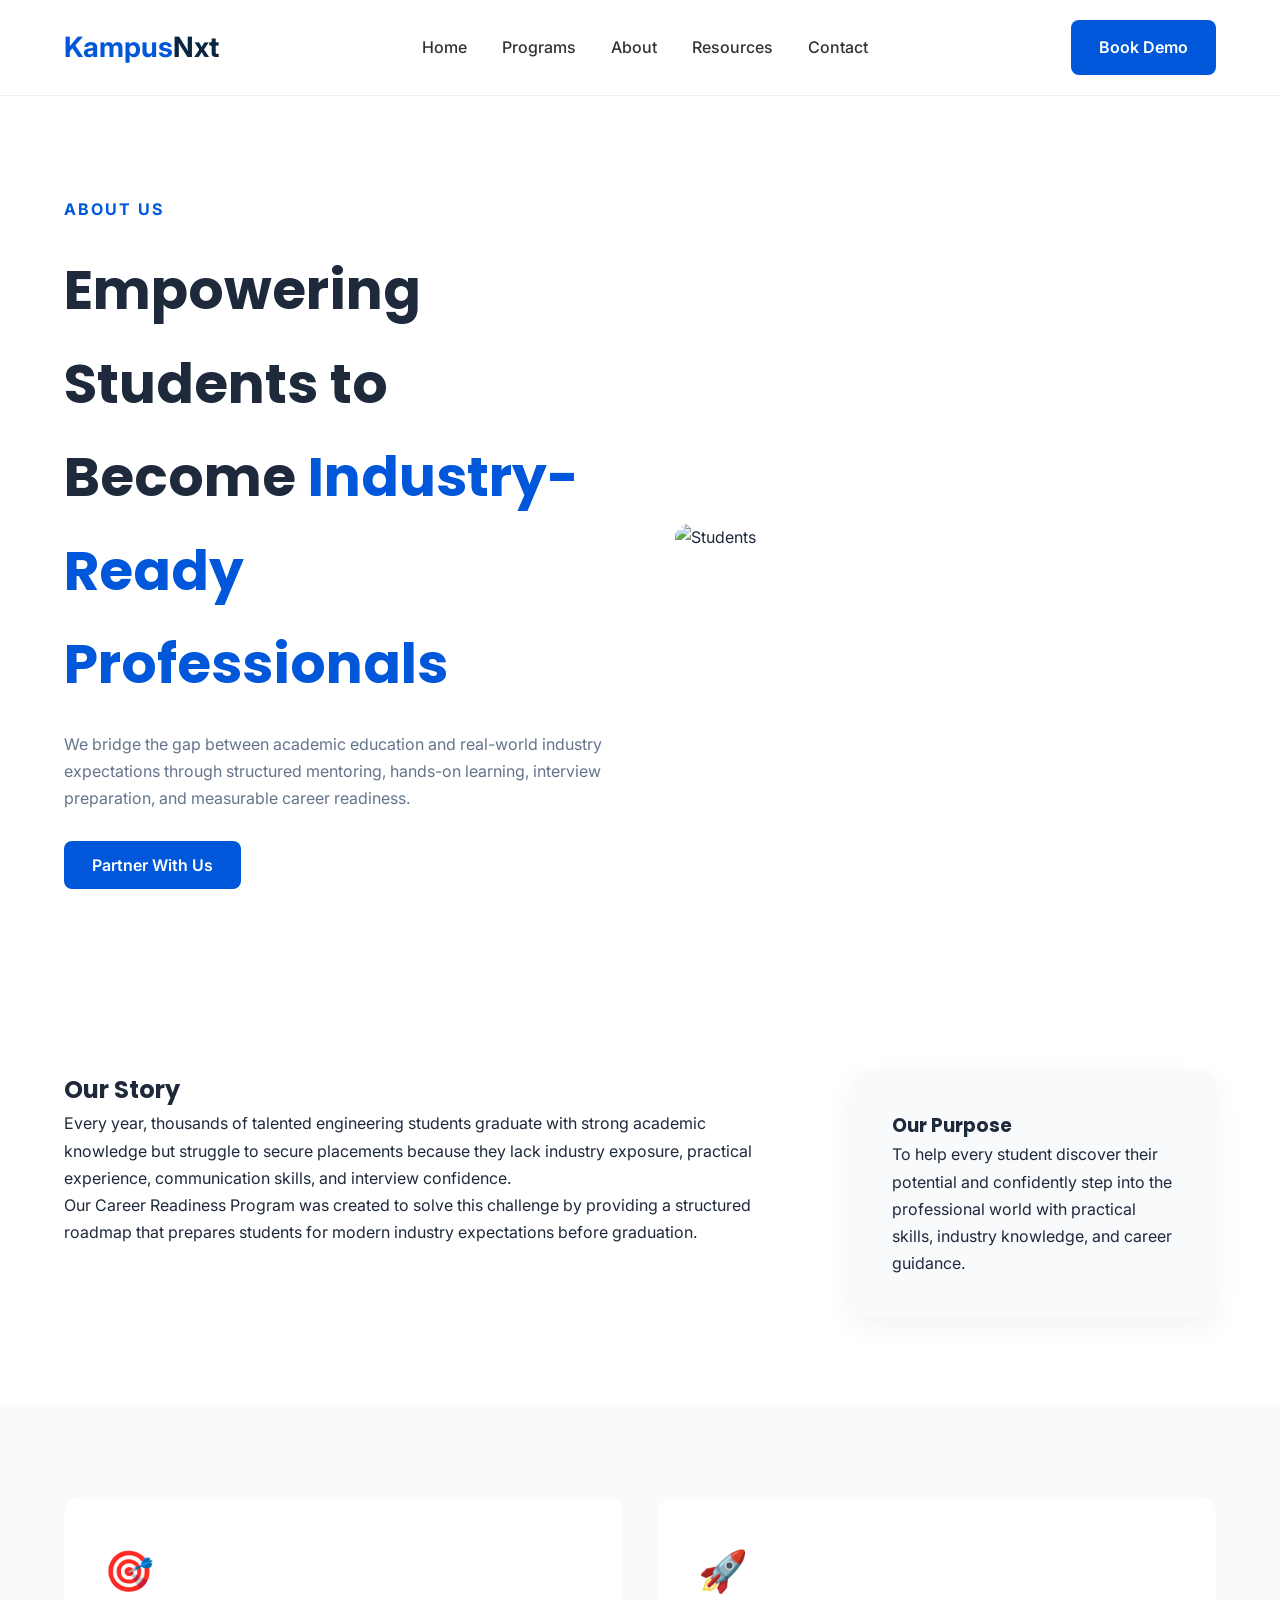
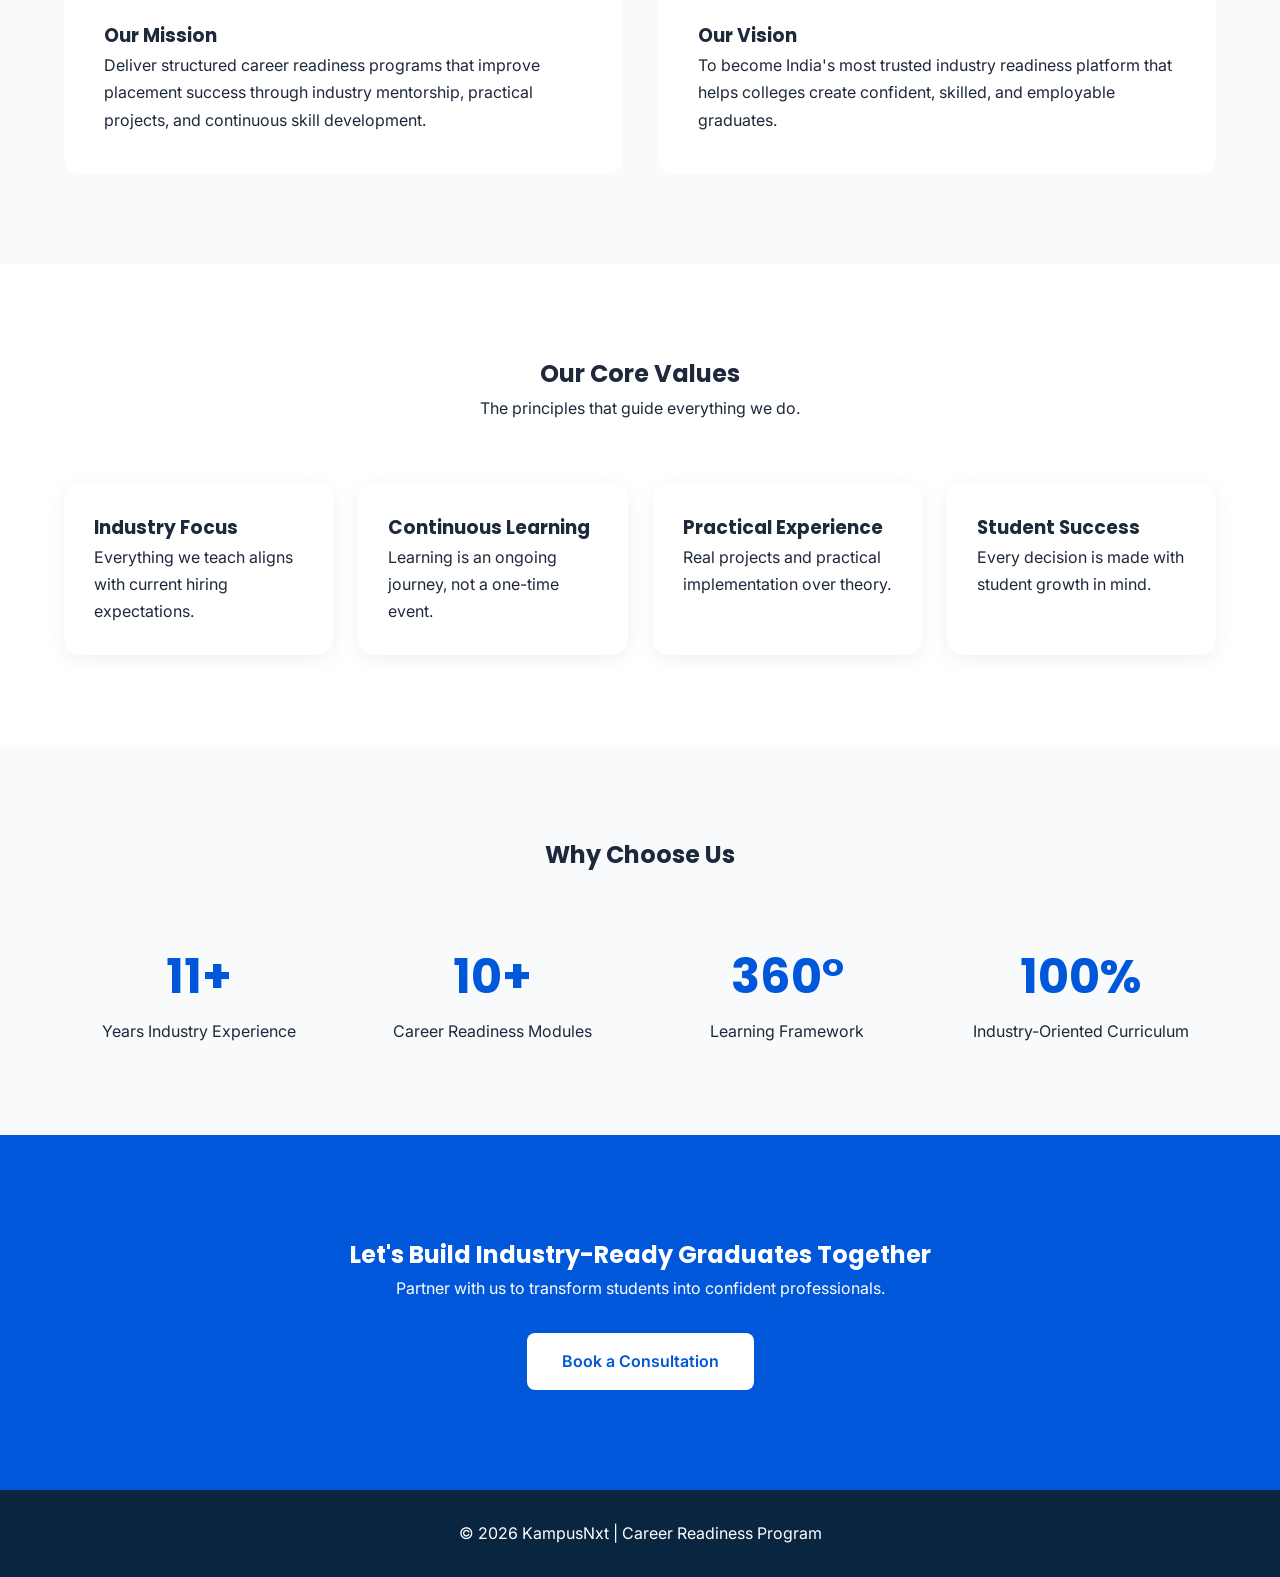
==== index.html @ d36a3df5 "Rename Home.html to index.html" ====
<!DOCTYPE html>
<html lang="en">
<head>
    <meta charset="UTF-8">
    <meta name="viewport" content="width=device-width, initial-scale=1.0">
    <title>About Us | Career Readiness Program</title>

    <link rel="preconnect" href="https://fonts.googleapis.com">
    <link rel="preconnect" href="https://fonts.gstatic.com" crossorigin>

    <link href="https://fonts.googleapis.com/css2?family=Inter:wght@300;400;500;600&family=Poppins:wght@400;600;700&display=swap" rel="stylesheet">

    <link rel="stylesheet" href="style.css">
</head>

<body>

<!-- ================= NAVBAR ================= -->

<nav class="navbar">

    <div class="container nav-wrapper">

        <div class="logo">
            Kampus<span>Nxt</span>
        </div>

        <ul class="nav-links">
            <li><a href="#">Home</a></li>
            <li><a href="#">Programs</a></li>
            <li><a href="#">About</a></li>
            <li><a href="#">Resources</a></li>
            <li><a href="#">Contact</a></li>
        </ul>

        <a href="#" class="btn-primary">Book Demo</a>

    </div>

</nav>


<!-- ================= HERO ================= -->

<section class="hero">

<div class="container hero-grid">

<div>

<span class="tag">ABOUT US</span>

<h1>
Empowering Students to Become
<span>Industry-Ready Professionals</span>
</h1>

<p>
We bridge the gap between academic education and real-world
industry expectations through structured mentoring, hands-on
learning, interview preparation, and measurable career readiness.
</p>

<a href="#" class="btn-primary">
Partner With Us
</a>

</div>

<div>

<img src="https://images.unsplash.com/photo-1522202176988-66273c2fd55f?w=900"
alt="Students">

</div>

</div>

</section>


<!-- ================= OUR STORY ================= -->

<section class="section">

<div class="container two-column">

<div>

<h2>Our Story</h2>

<p>

Every year, thousands of talented engineering students graduate with
strong academic knowledge but struggle to secure placements because
they lack industry exposure, practical experience, communication
skills, and interview confidence.

</p>

<p>

Our Career Readiness Program was created to solve this challenge by
providing a structured roadmap that prepares students for modern
industry expectations before graduation.

</p>

</div>

<div class="card">

<h3>Our Purpose</h3>

<p>

To help every student discover their potential and confidently step
into the professional world with practical skills, industry
knowledge, and career guidance.

</p>

</div>

</div>

</section>


<!-- ================= MISSION VISION ================= -->

<section class="gray">

<div class="container cards">

<div class="info-card">

<div class="icon">🎯</div>

<h3>Our Mission</h3>

<p>

Deliver structured career readiness programs that improve placement
success through industry mentorship, practical projects, and
continuous skill development.

</p>

</div>


<div class="info-card">

<div class="icon">🚀</div>

<h3>Our Vision</h3>

<p>

To become India's most trusted industry readiness platform that helps
colleges create confident, skilled, and employable graduates.

</p>

</div>

</div>

</section>


<!-- ================= VALUES ================= -->

<section class="section">

<div class="container">

<div class="center">

<h2>Our Core Values</h2>

<p>
The principles that guide everything we do.
</p>

</div>


<div class="values">

<div class="value-card">
<h3>Industry Focus</h3>
<p>Everything we teach aligns with current hiring expectations.</p>
</div>

<div class="value-card">
<h3>Continuous Learning</h3>
<p>Learning is an ongoing journey, not a one-time event.</p>
</div>

<div class="value-card">
<h3>Practical Experience</h3>
<p>Real projects and practical implementation over theory.</p>
</div>

<div class="value-card">
<h3>Student Success</h3>
<p>Every decision is made with student growth in mind.</p>
</div>

</div>

</div>

</section>


<!-- ================= WHY US ================= -->

<section class="gray">

<div class="container">

<div class="center">

<h2>Why Choose Us</h2>

</div>

<div class="stats">

<div>
<h2>11+</h2>
<p>Years Industry Experience</p>
</div>

<div>
<h2>10+</h2>
<p>Career Readiness Modules</p>
</div>

<div>
<h2>360°</h2>
<p>Learning Framework</p>
</div>

<div>
<h2>100%</h2>
<p>Industry-Oriented Curriculum</p>
</div>

</div>

</div>

</section>


<!-- ================= CTA ================= -->

<section class="cta">

<div class="container">

<h2>
Let's Build Industry-Ready Graduates Together
</h2>

<p>
Partner with us to transform students into confident professionals.
</p>

<a href="#" class="btn-light">
Book a Consultation
</a>

</div>

</section>



<!-- ================= FOOTER ================= -->

<footer>

<div class="container">

<p>

© 2026 KampusNxt | Career Readiness Program

</p>

</div>

</footer>

</body>
</html>
---- style.css ----
*{
    margin:0;
    padding:0;
    box-sizing:border-box;
}

body{

    font-family:Inter,sans-serif;
    color:#1e293b;
    background:#fff;
    line-height:1.7;
}

.container{

    width:90%;
    max-width:1200px;
    margin:auto;
}

h1,h2,h3{

    font-family:Poppins,sans-serif;
}

img{

    width:100%;
    display:block;
    border-radius:20px;
}

a{
    text-decoration:none;
}

.navbar{

    background:#fff;
    padding:20px 0;
    border-bottom:1px solid #eee;
    position:sticky;
    top:0;
    z-index:100;
}

.nav-wrapper{

    display:flex;
    justify-content:space-between;
    align-items:center;
}

.logo{

    font-size:28px;
    font-weight:700;
    color:#0057D9;
}

.logo span{

    color:#0A2540;
}

.nav-links{

    display:flex;
    list-style:none;
    gap:35px;
}

.nav-links a{

    color:#333;
    font-weight:500;
}

.btn-primary{

    background:#0057D9;
    color:#fff;
    padding:14px 28px;
    border-radius:8px;
    font-weight:600;
}

.hero{

    padding:100px 0;
}

.hero-grid{

    display:grid;
    grid-template-columns:1fr 1fr;
    gap:70px;
    align-items:center;
}

.tag{

    color:#0057D9;
    font-weight:700;
    letter-spacing:2px;
}

.hero h1{

    font-size:55px;
    margin:20px 0;
}

.hero h1 span{

    color:#0057D9;
}

.hero p{

    margin-bottom:40px;
    color:#64748b;
}

.section{

    padding:90px 0;
}

.two-column{

    display:grid;
    grid-template-columns:2fr 1fr;
    gap:60px;
}

.card{

    background:#F8FAFC;
    padding:40px;
    border-radius:16px;
    box-shadow:0 10px 30px rgba(0,0,0,.05);
}

.gray{

    background:#F8FAFC;
    padding:90px 0;
}

.cards{

    display:grid;
    grid-template-columns:repeat(2,1fr);
    gap:35px;
}

.info-card{

    background:#fff;
    padding:40px;
    border-radius:16px;
}

.icon{

    font-size:40px;
    margin-bottom:15px;
}

.center{

    text-align:center;
    margin-bottom:60px;
}

.values{

    display:grid;
    grid-template-columns:repeat(4,1fr);
    gap:25px;
}

.value-card{

    padding:30px;
    border-radius:16px;
    background:#fff;
    box-shadow:0 5px 20px rgba(0,0,0,.06);
    transition:.3s;
}

.value-card:hover{

    transform:translateY(-8px);
}

.stats{

    display:grid;
    grid-template-columns:repeat(4,1fr);
    gap:25px;
    text-align:center;
}

.stats h2{

    font-size:48px;
    color:#0057D9;
}

.cta{

    background:#0057D9;
    color:#fff;
    text-align:center;
    padding:100px 0;
}

.btn-light{

    display:inline-block;
    margin-top:30px;
    background:#fff;
    color:#0057D9;
    padding:15px 35px;
    border-radius:8px;
    font-weight:600;
}

footer{

    padding:30px;
    text-align:center;
    background:#0A2540;
    color:#fff;
}

@media(max-width:992px){

.hero-grid,
.two-column,
.cards,
.values,
.stats{

grid-template-columns:1fr;
}

.nav-links{

display:none;
}

.hero h1{

font-size:38px;
}

}
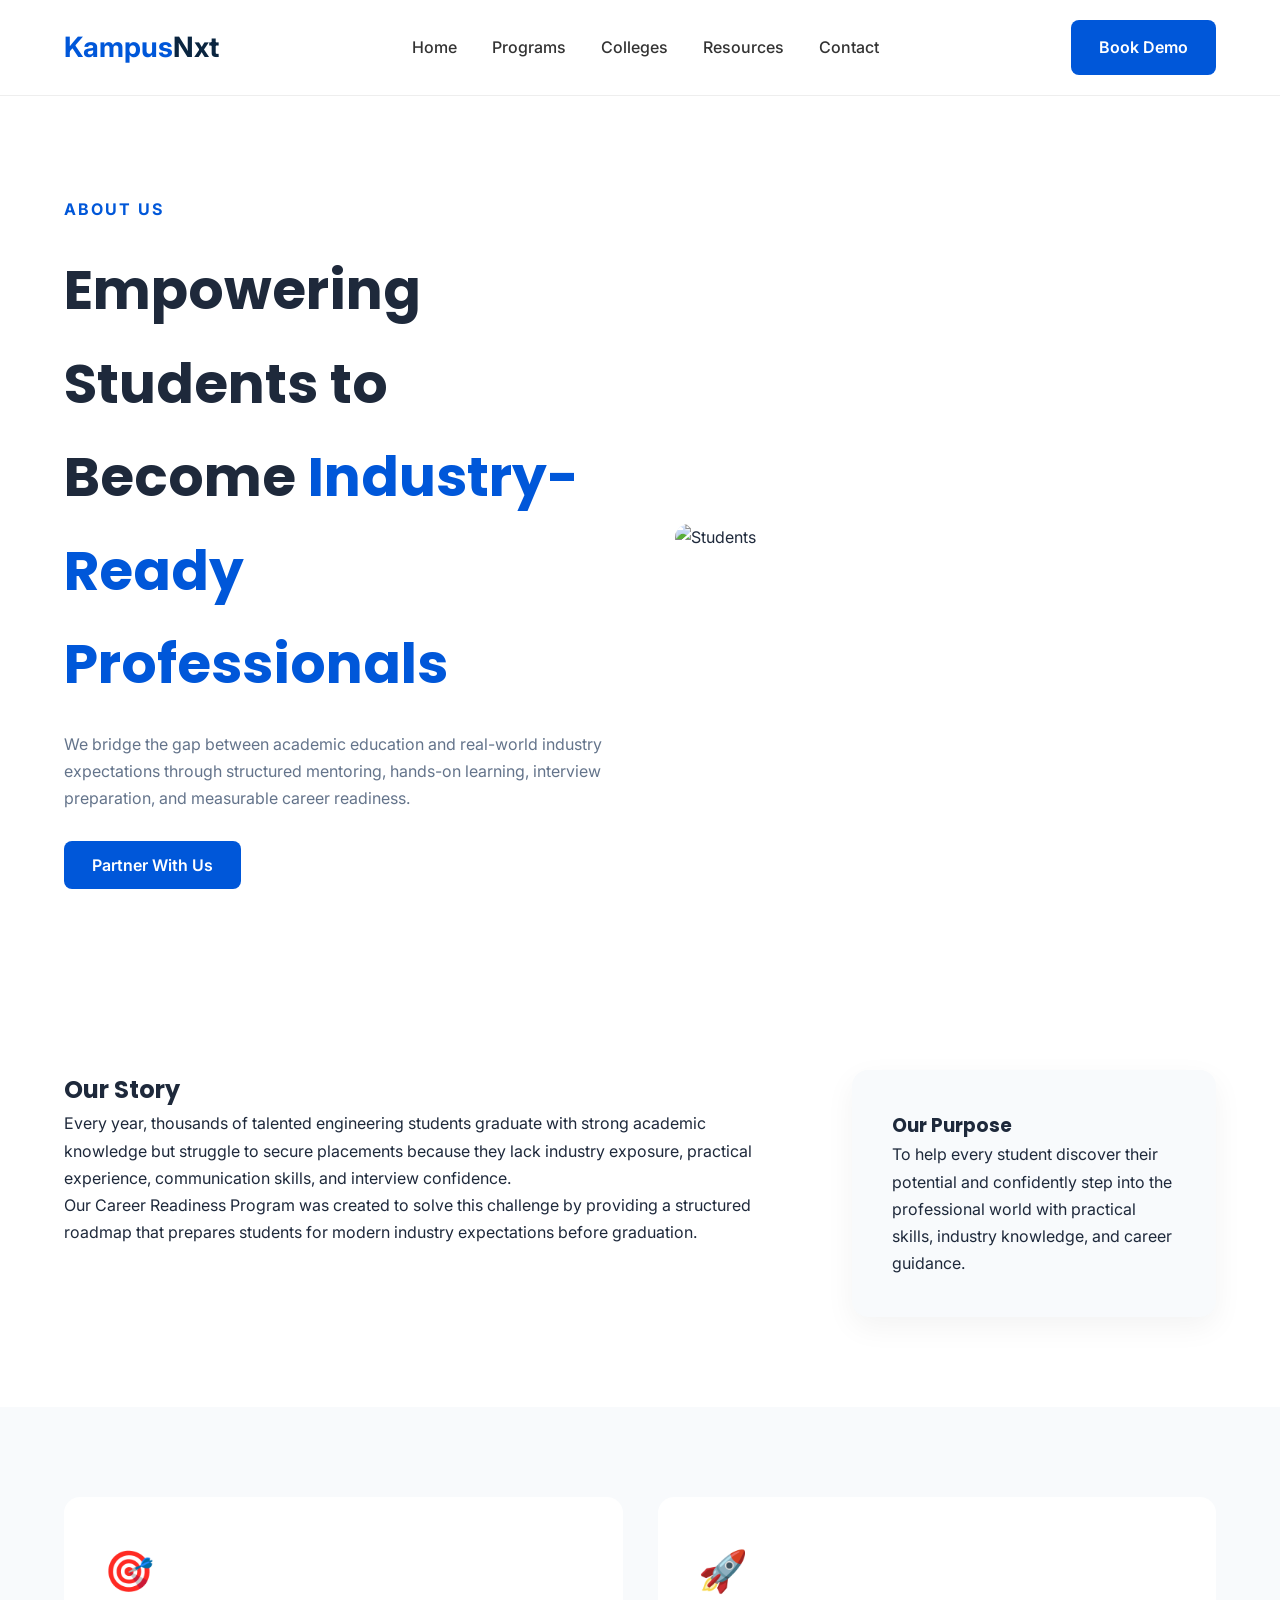
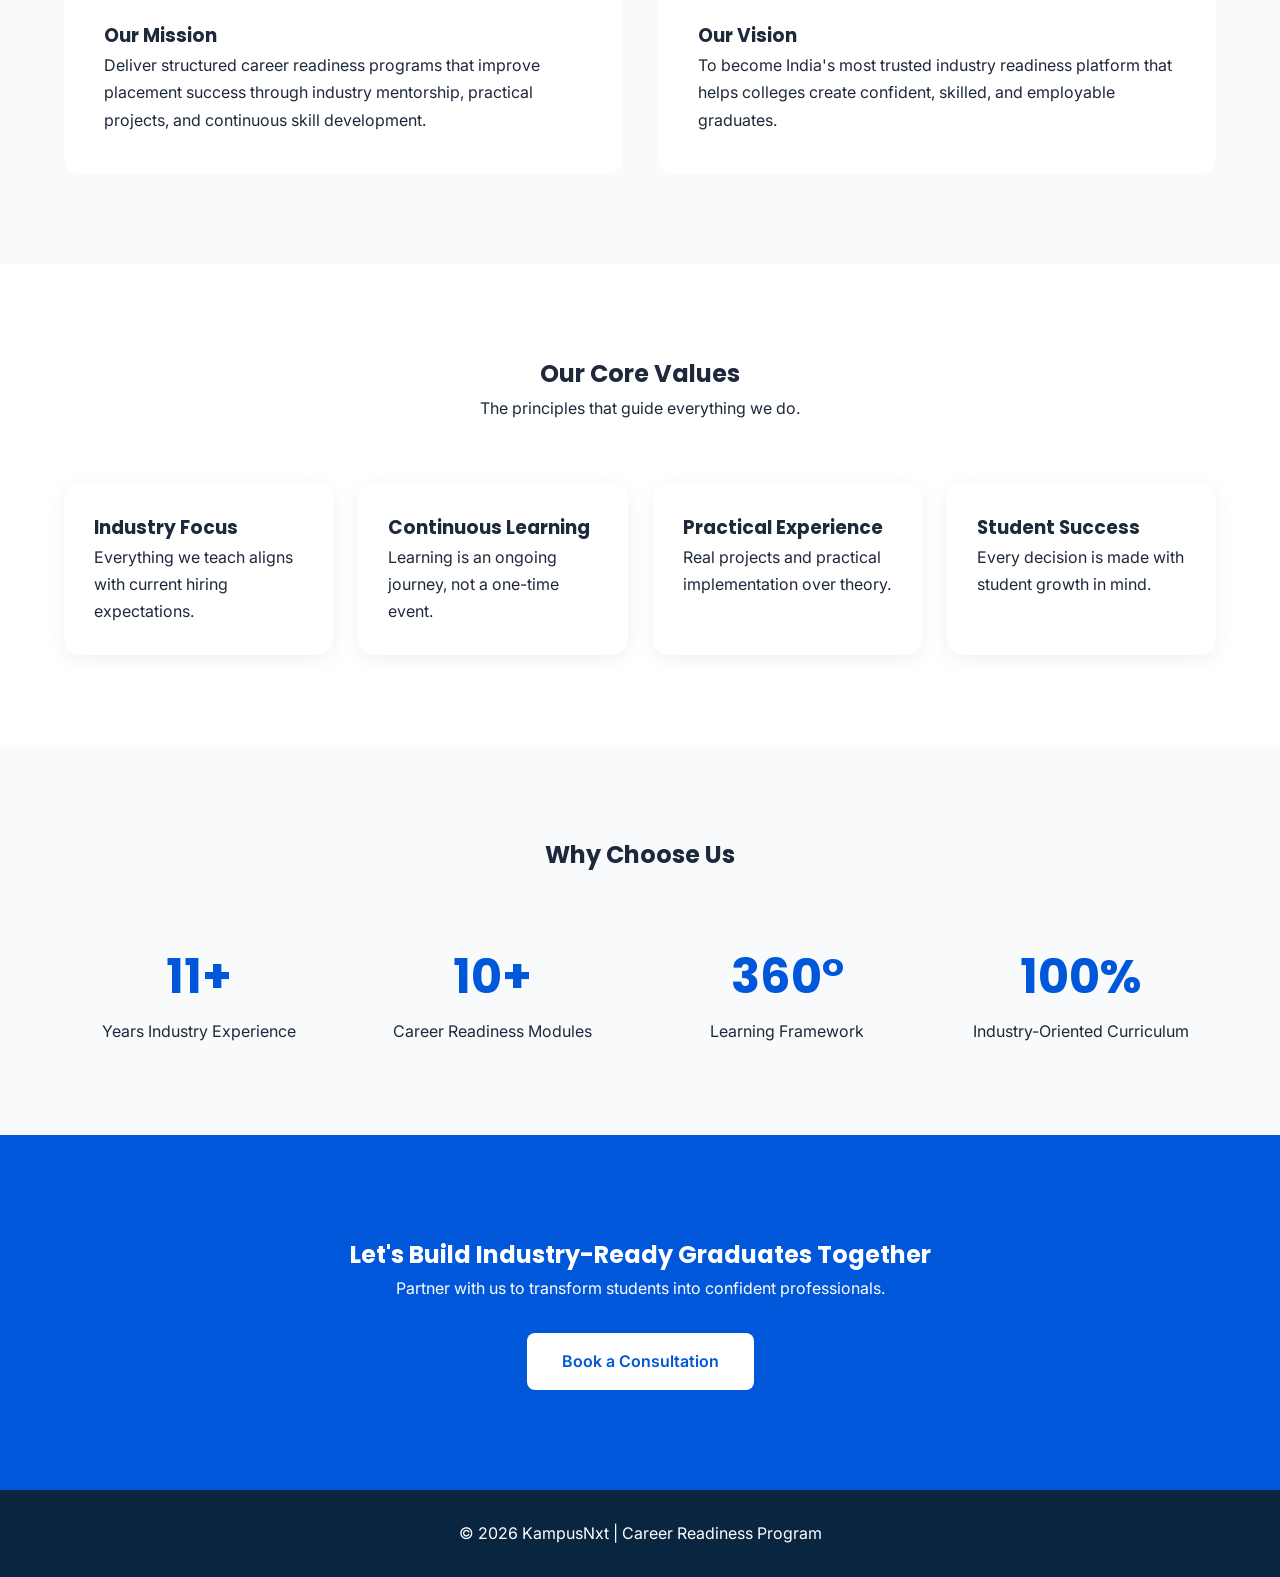
==== commit dbe7b76a: "Update index.html" ====
--- a/index.html
+++ b/index.html
@@ -27,10 +27,10 @@
 
         <ul class="nav-links">
             <li><a href="#">Home</a></li>
-            <li><a href="#">Programs</a></li>
-            <li><a href="#">About</a></li>
-            <li><a href="#">Resources</a></li>
-            <li><a href="#">Contact</a></li>
+            <li><a href="Programs.html">Programs</a></li>
+            <li><a href="Colleges.html">Colleges</a></li>
+            <li><a href="Resources.html">Resources</a></li>
+            <li><a href="Contact.html">Contact</a></li>
         </ul>
 
         <a href="#" class="btn-primary">Book Demo</a>
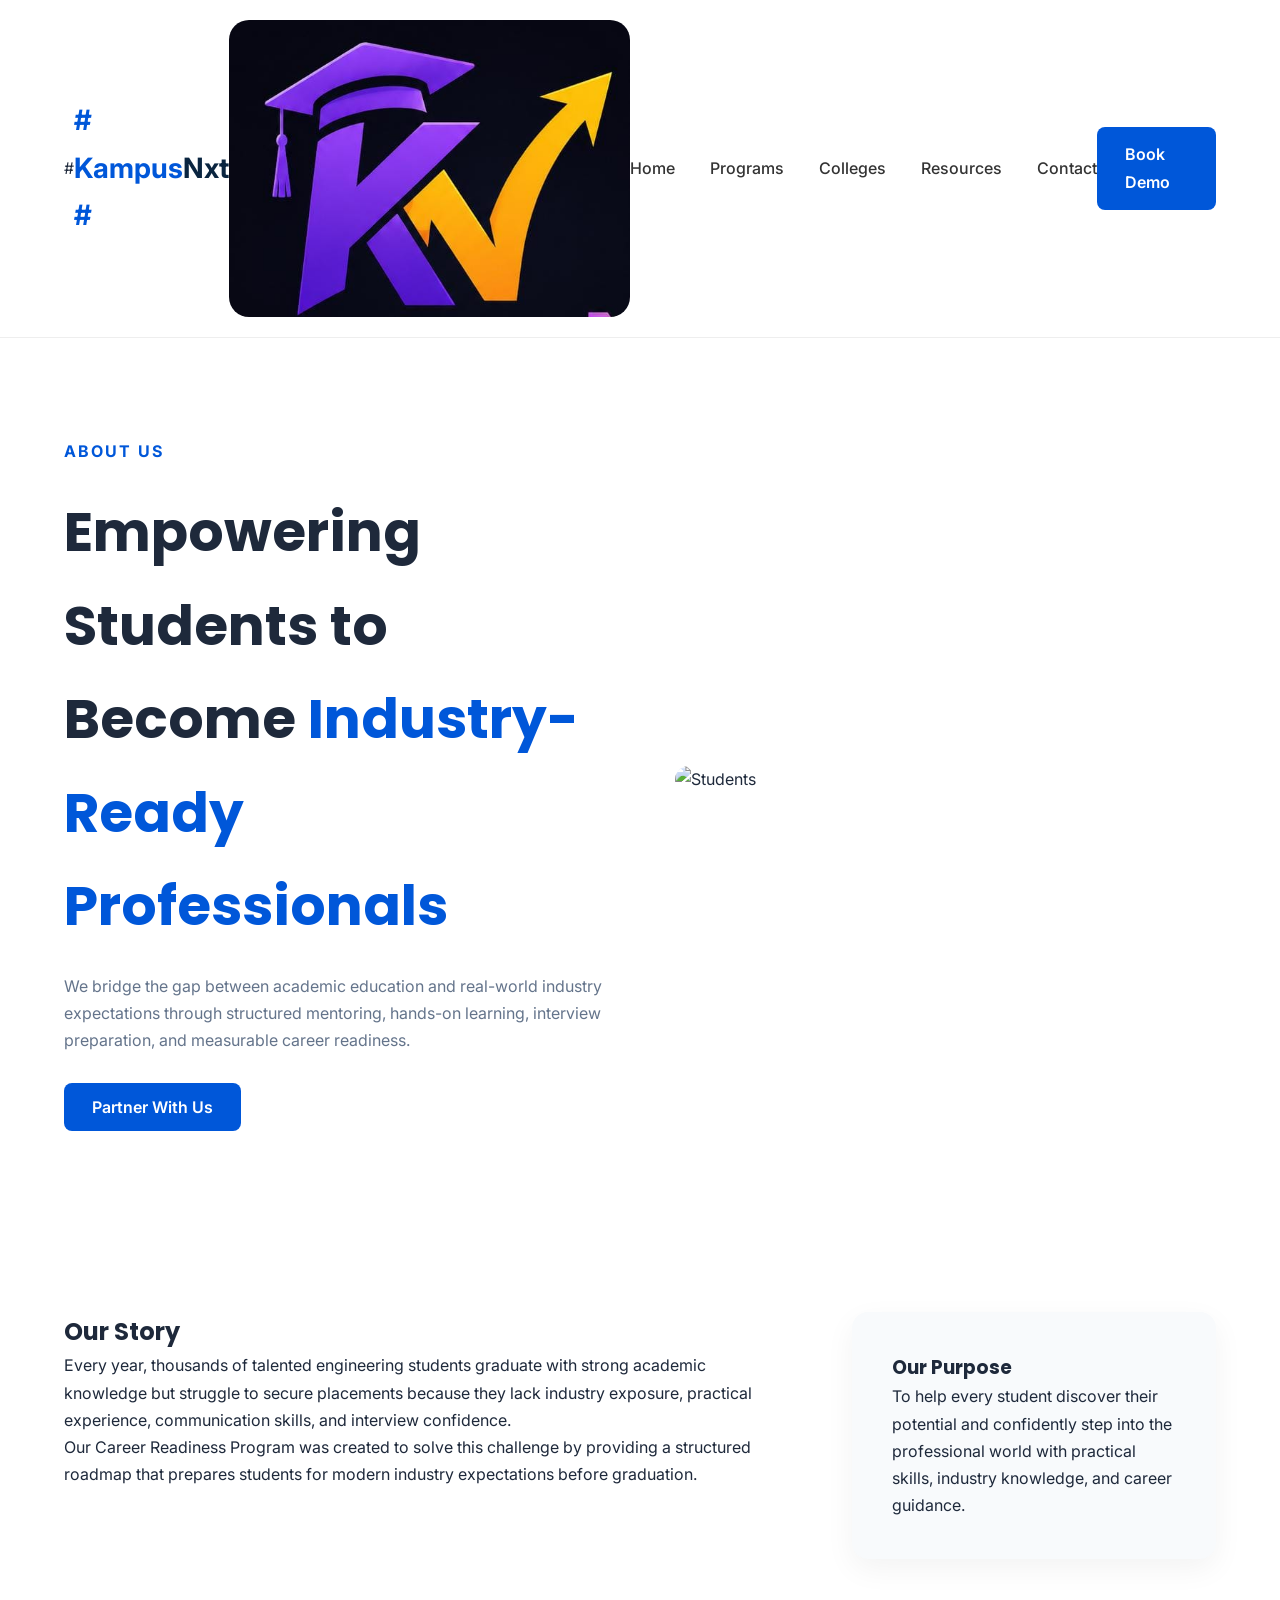
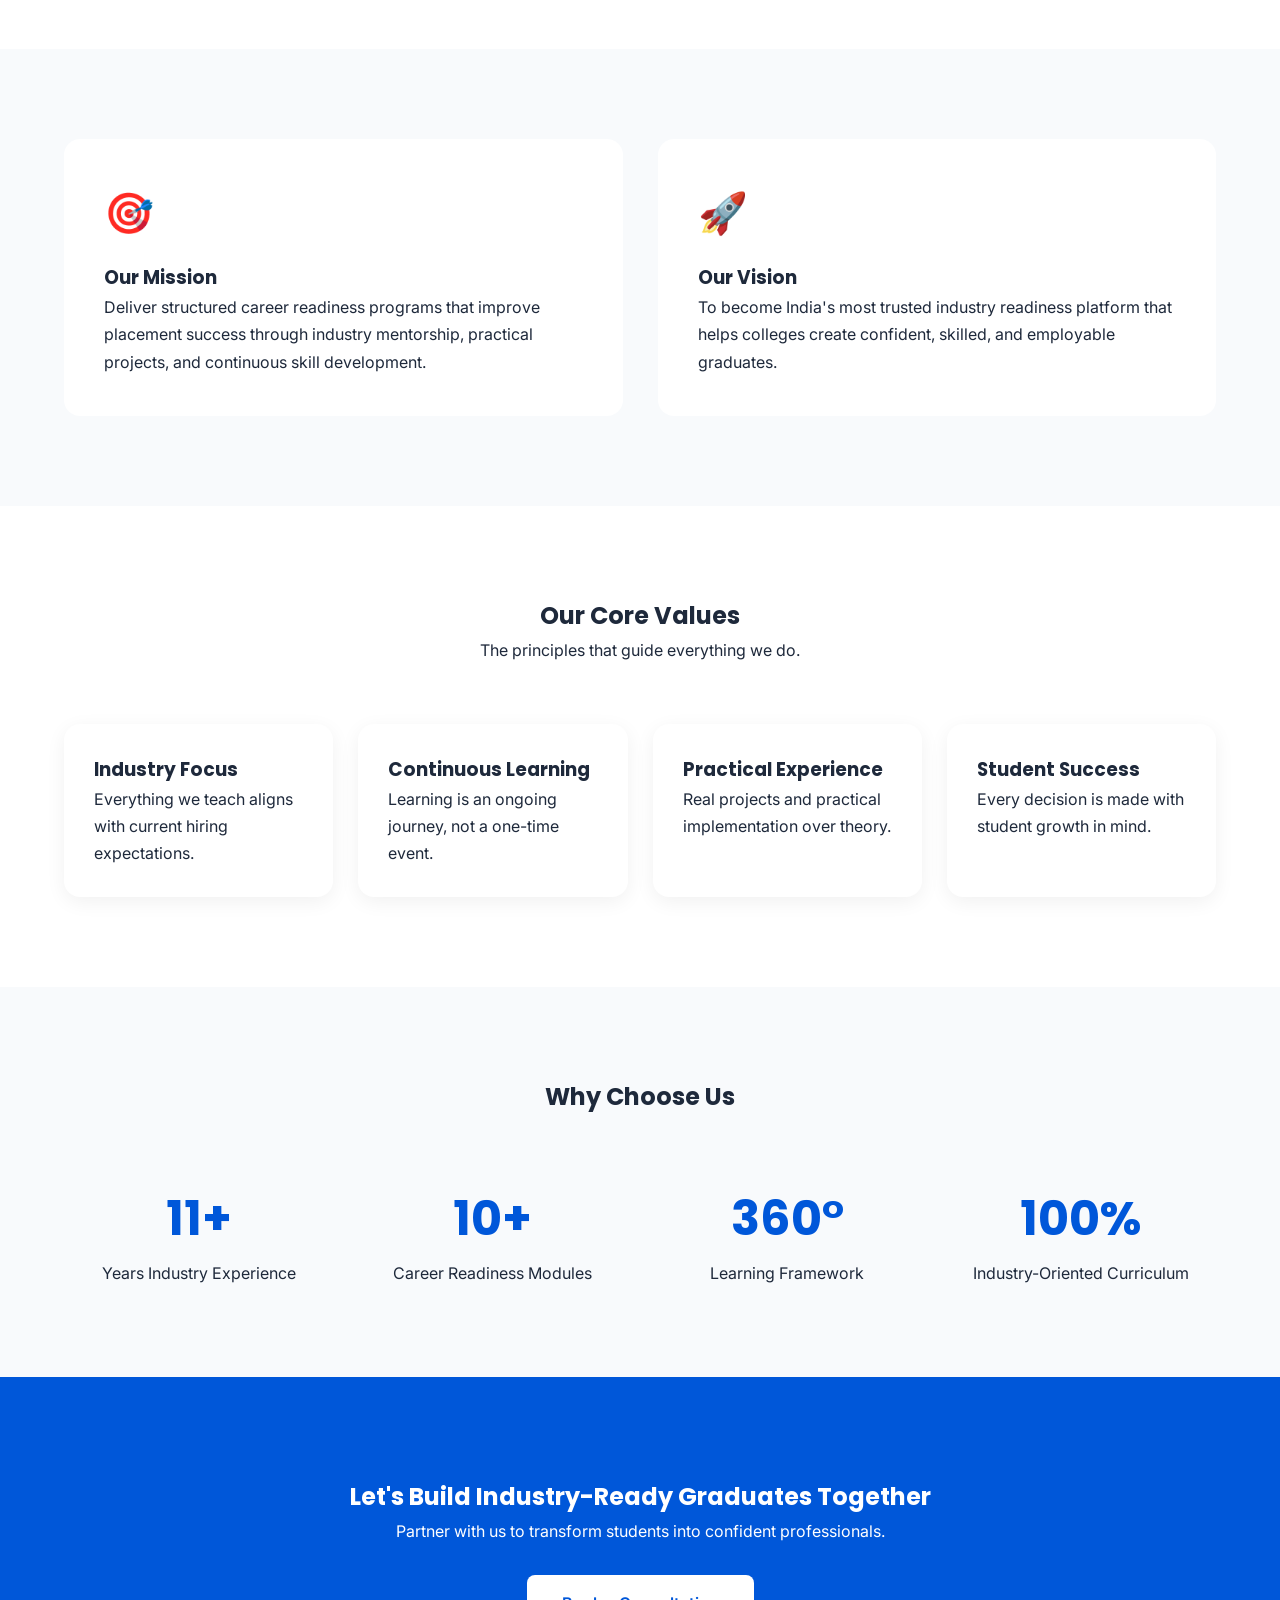
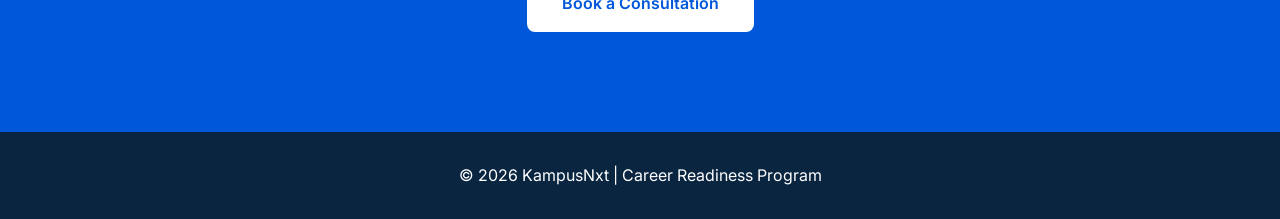
==== commit 92692653: "Update index.html" ====
--- a/index.html
+++ b/index.html
@@ -21,12 +21,16 @@
 
     <div class="container nav-wrapper">
 
-        <div class="logo">
-            Kampus<span>Nxt</span>
-        </div>
-
+        # <div class="logo">
+           #  Kampus<span>Nxt</span>
+       # </div>
+
+        <a href="index.html" class="logo">
+            <img src="LOGO2.jpeg" alt="KampusNxt Logo">
+        </a>
+        
         <ul class="nav-links">
-            <li><a href="#">Home</a></li>
+            <li><a href="index.html">Home</a></li>
             <li><a href="Programs.html">Programs</a></li>
             <li><a href="Colleges.html">Colleges</a></li>
             <li><a href="Resources.html">Resources</a></li>
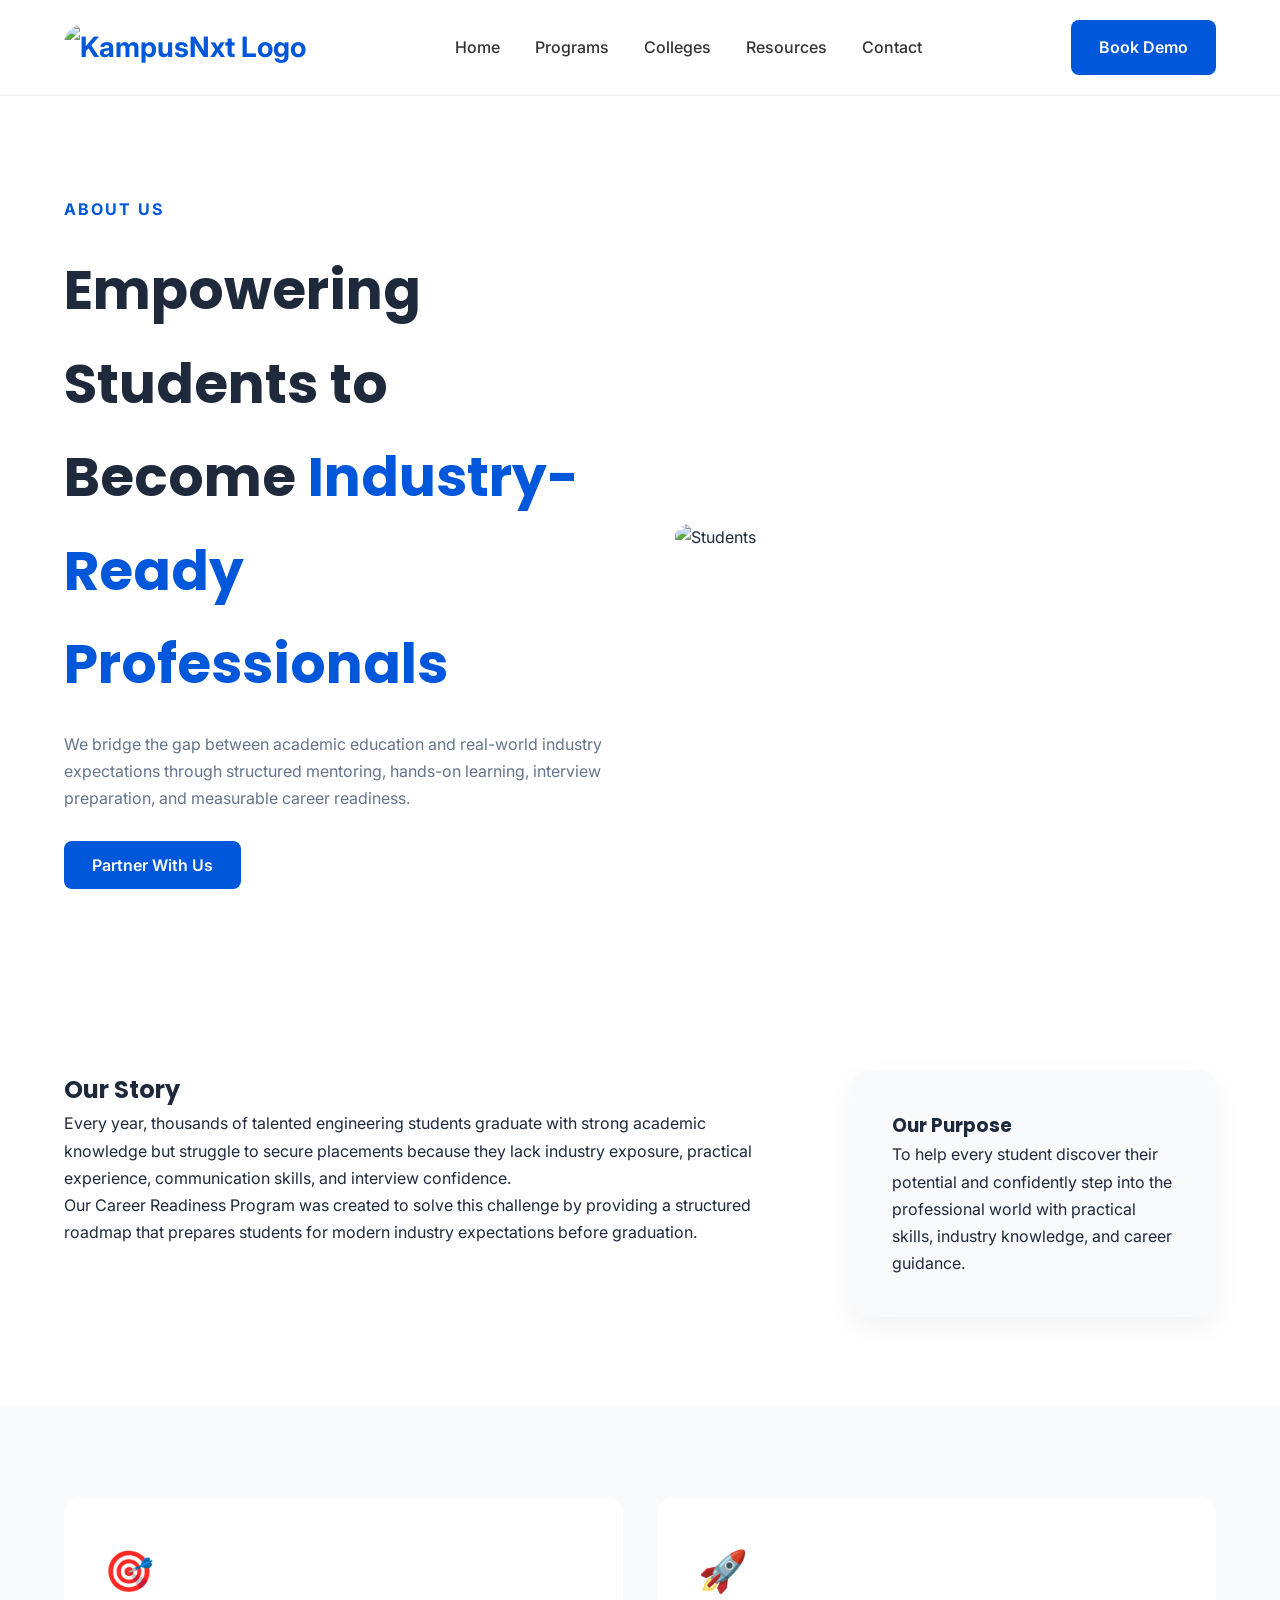
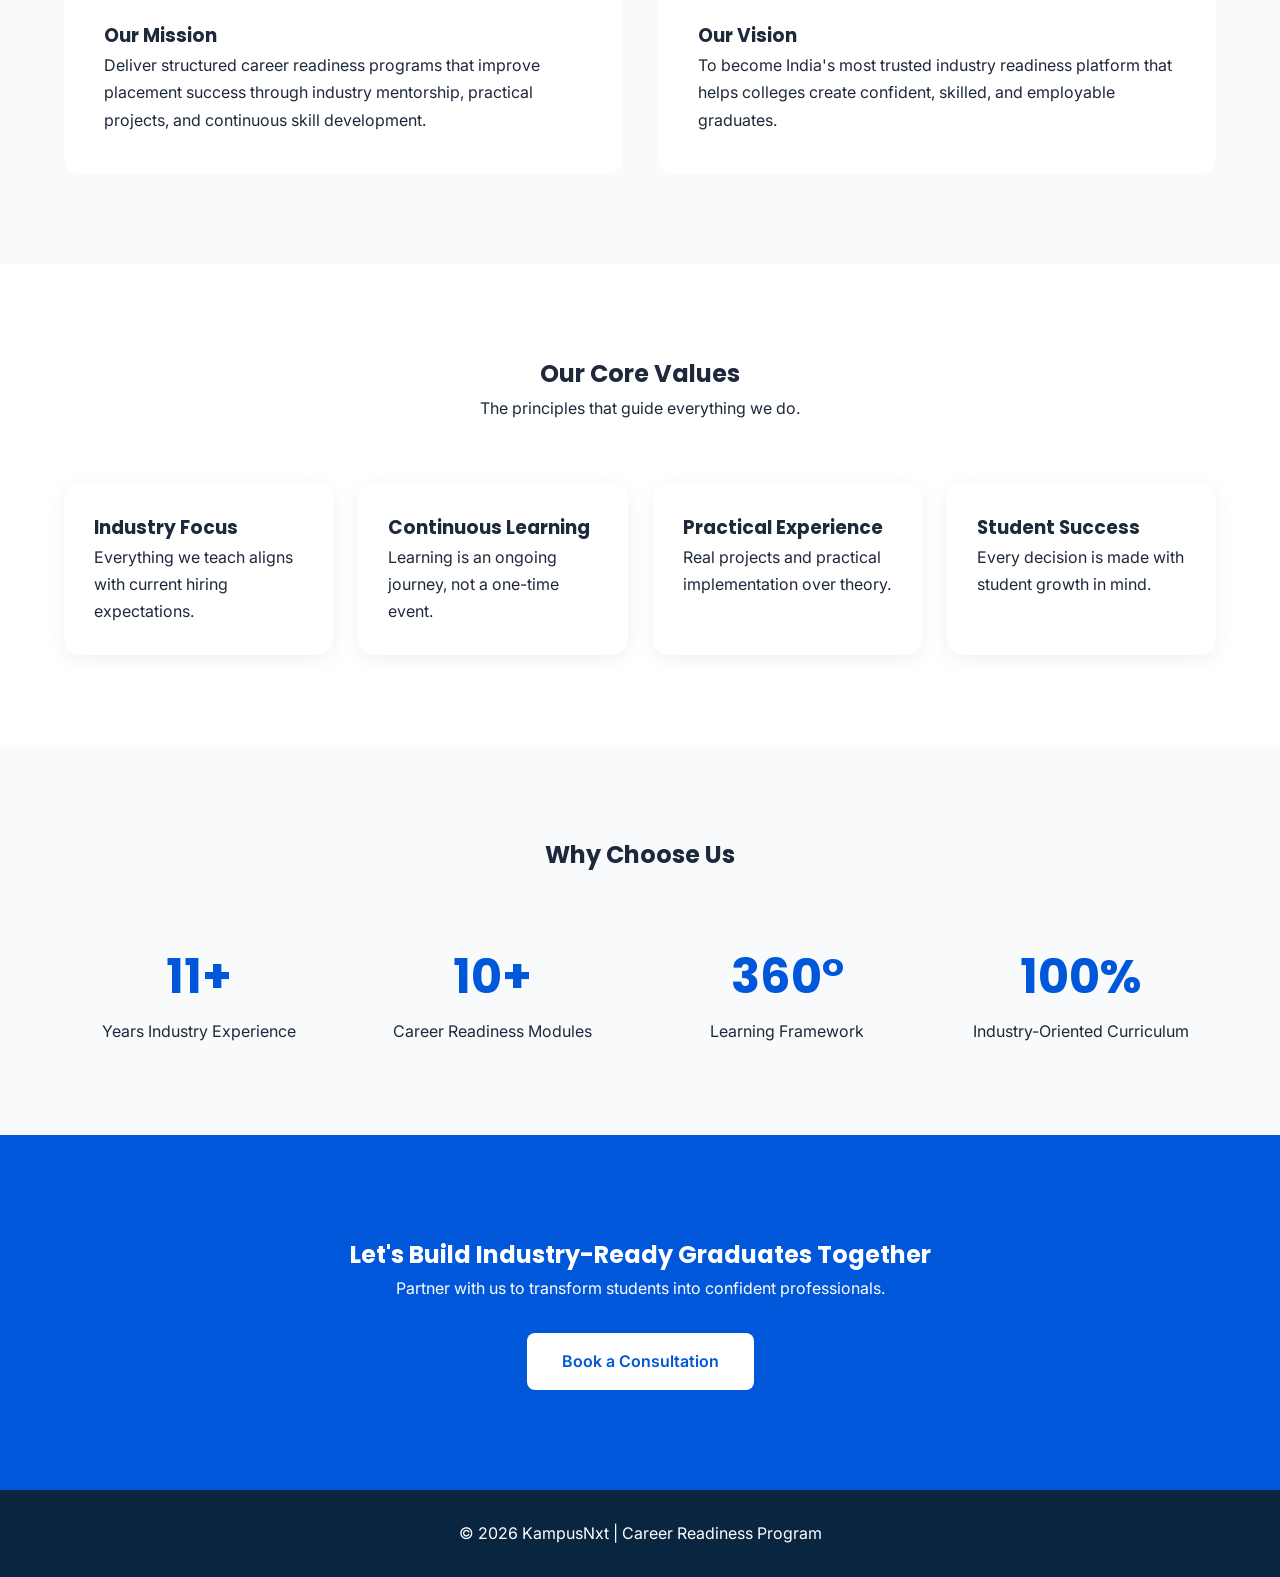
==== commit 51da875e: "Update index.html" ====
--- a/index.html
+++ b/index.html
@@ -21,12 +21,8 @@
 
     <div class="container nav-wrapper">
 
-        # <div class="logo">
-           #  Kampus<span>Nxt</span>
-       # </div>
-
         <a href="index.html" class="logo">
-            <img src="LOGO2.jpeg" alt="KampusNxt Logo">
+            <img src="logo.jpeg" alt="KampusNxt Logo">
         </a>
         
         <ul class="nav-links">
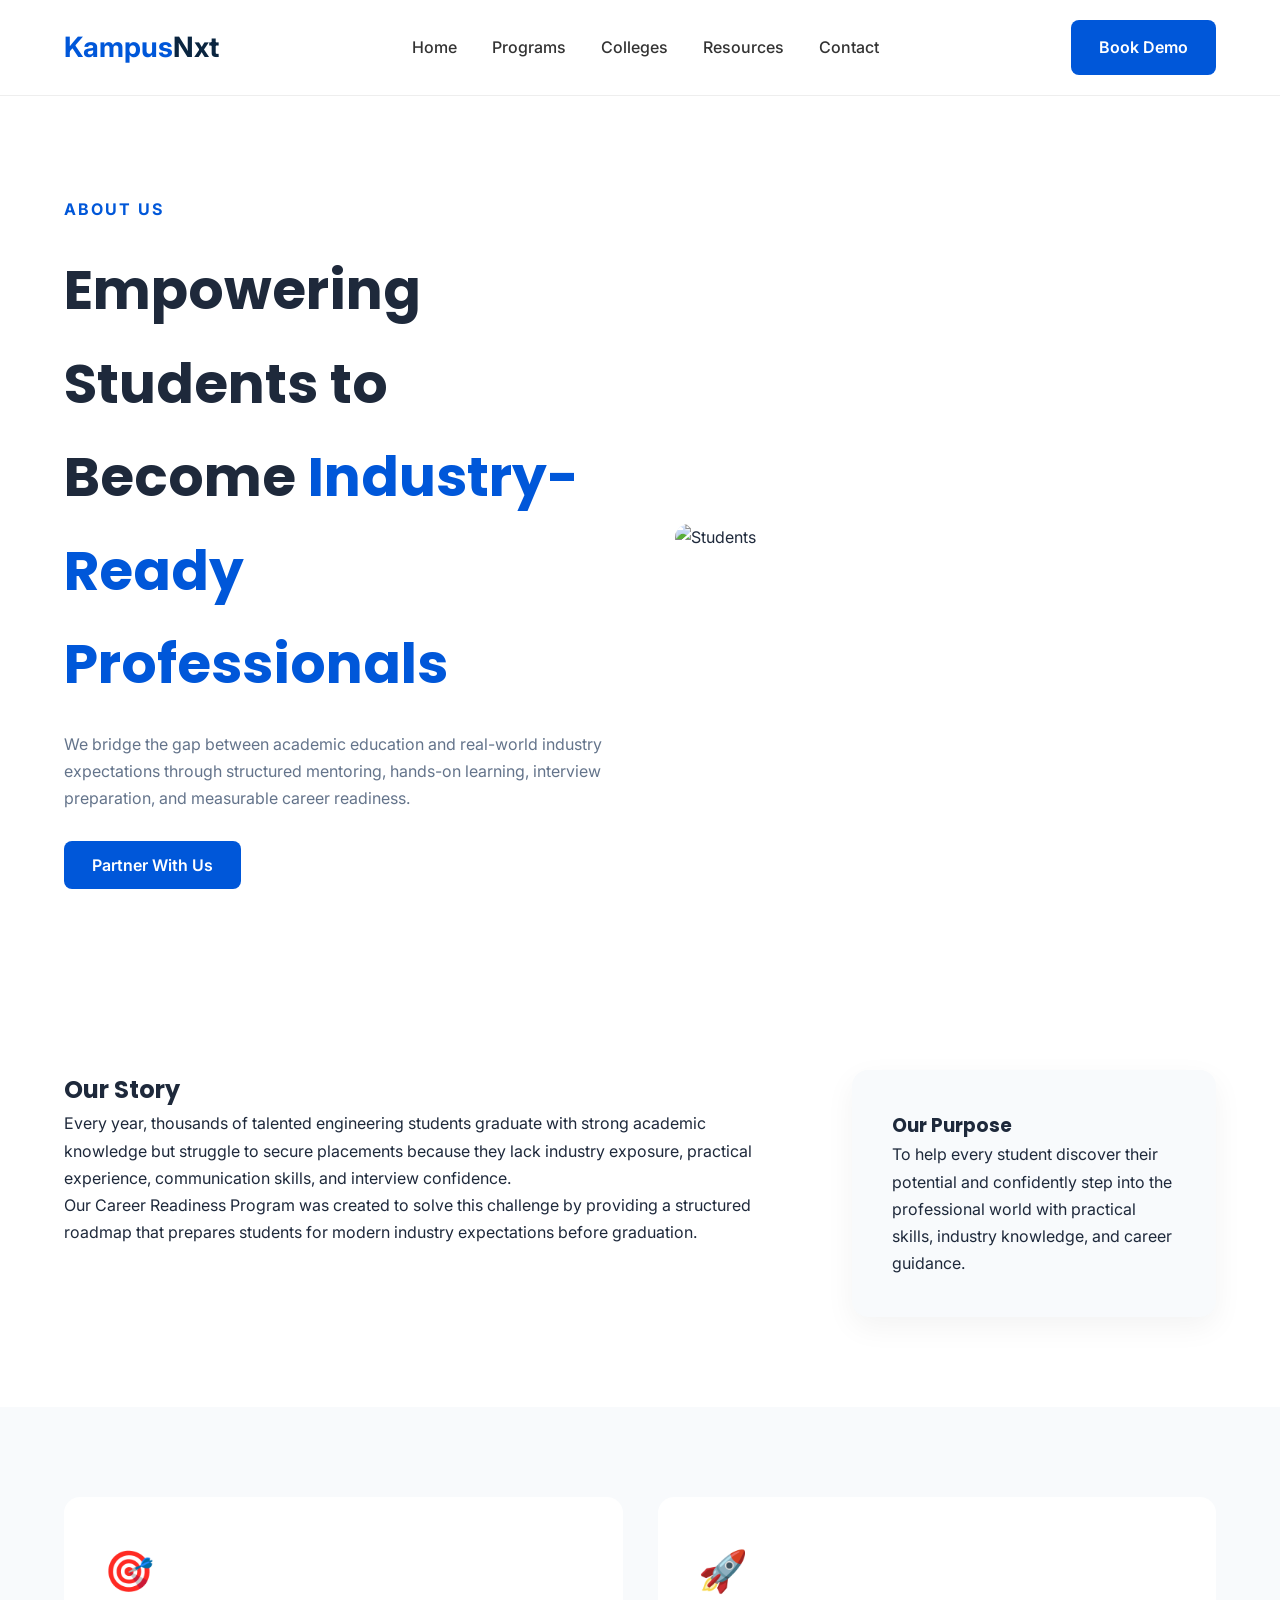
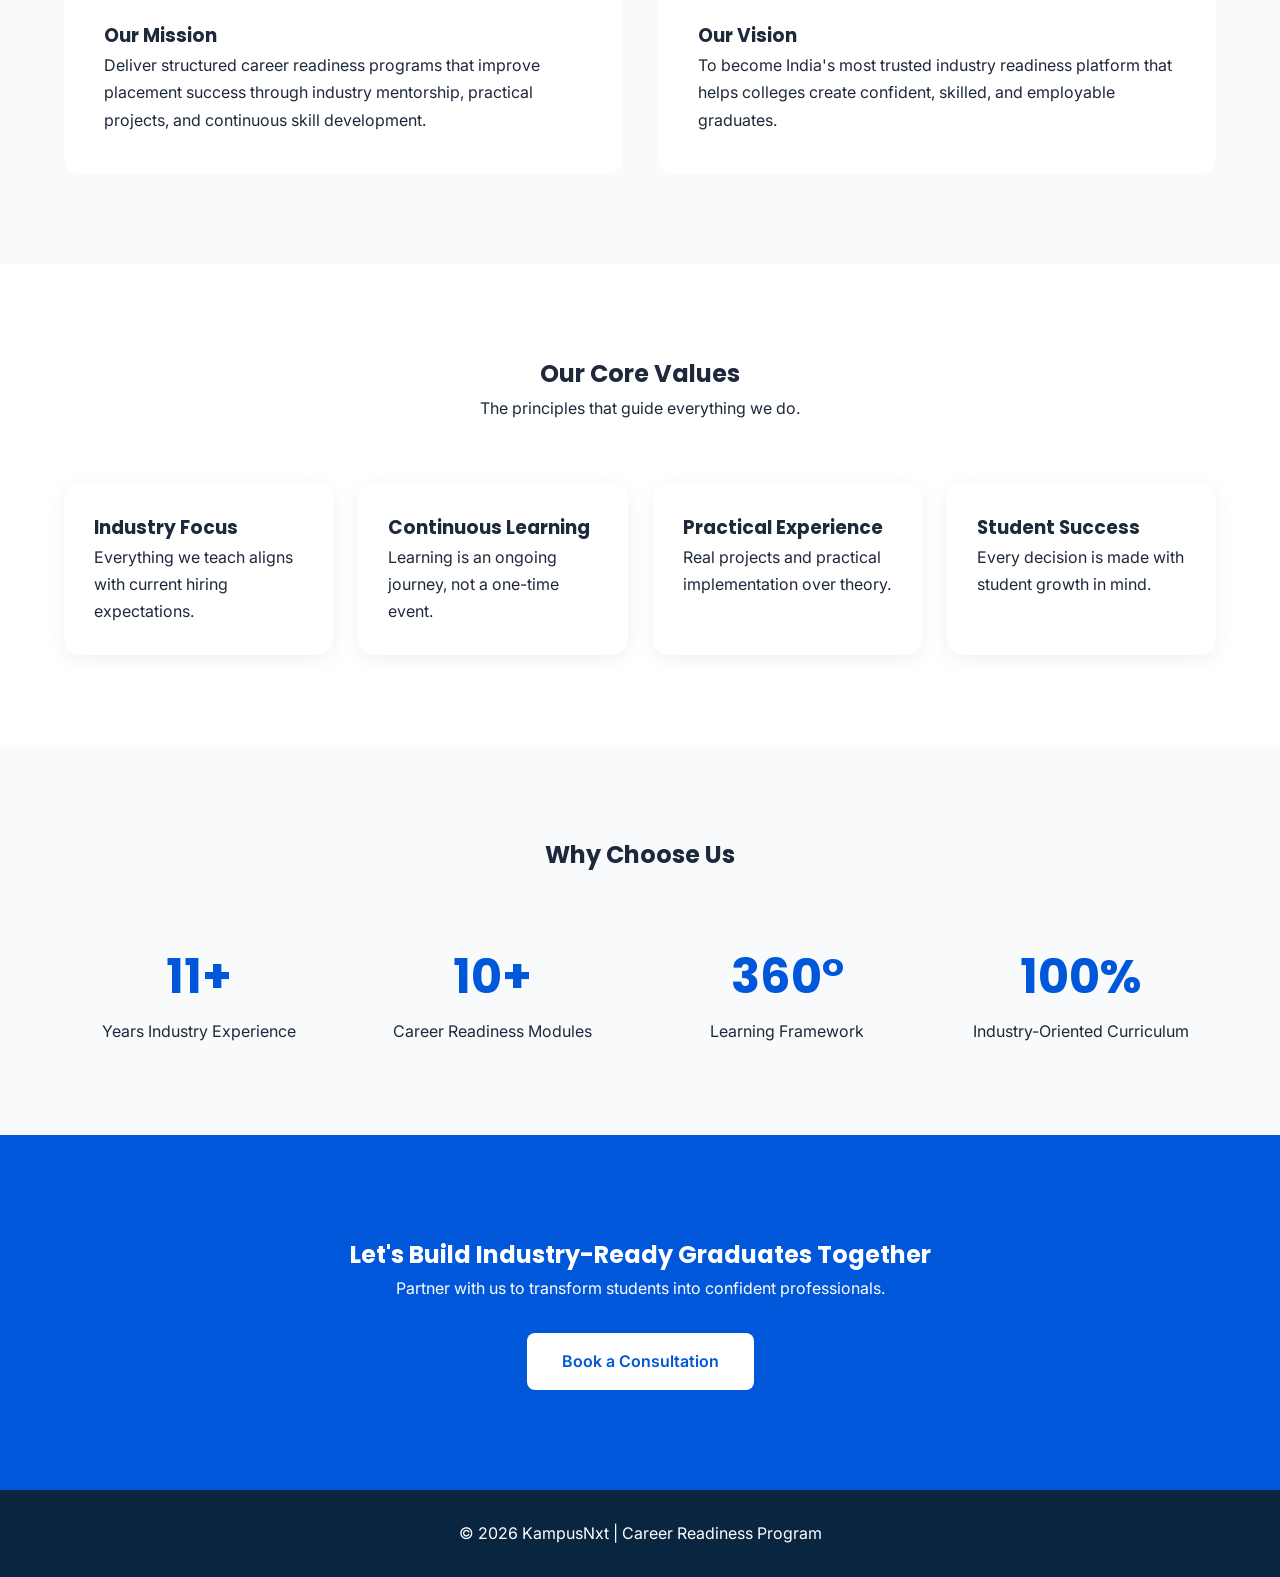
==== commit ca959346: "Modify navbar logo and improve HTML layout Updated navbar logo and adjusted HTML structure." ====
--- a/index.html
+++ b/index.html
@@ -21,9 +21,9 @@
 
     <div class="container nav-wrapper">
 
-        <a href="index.html" class="logo">
-            <img src="logo.jpeg" alt="KampusNxt Logo">
-        </a>
+        <div class="logo">
+            Kampus<span>Nxt</span>
+        </div>
         
         <ul class="nav-links">
             <li><a href="index.html">Home</a></li>
--- a/style.css
+++ b/style.css
@@ -258,4 +258,4 @@
 font-size:38px;
 }
 
-}+}
